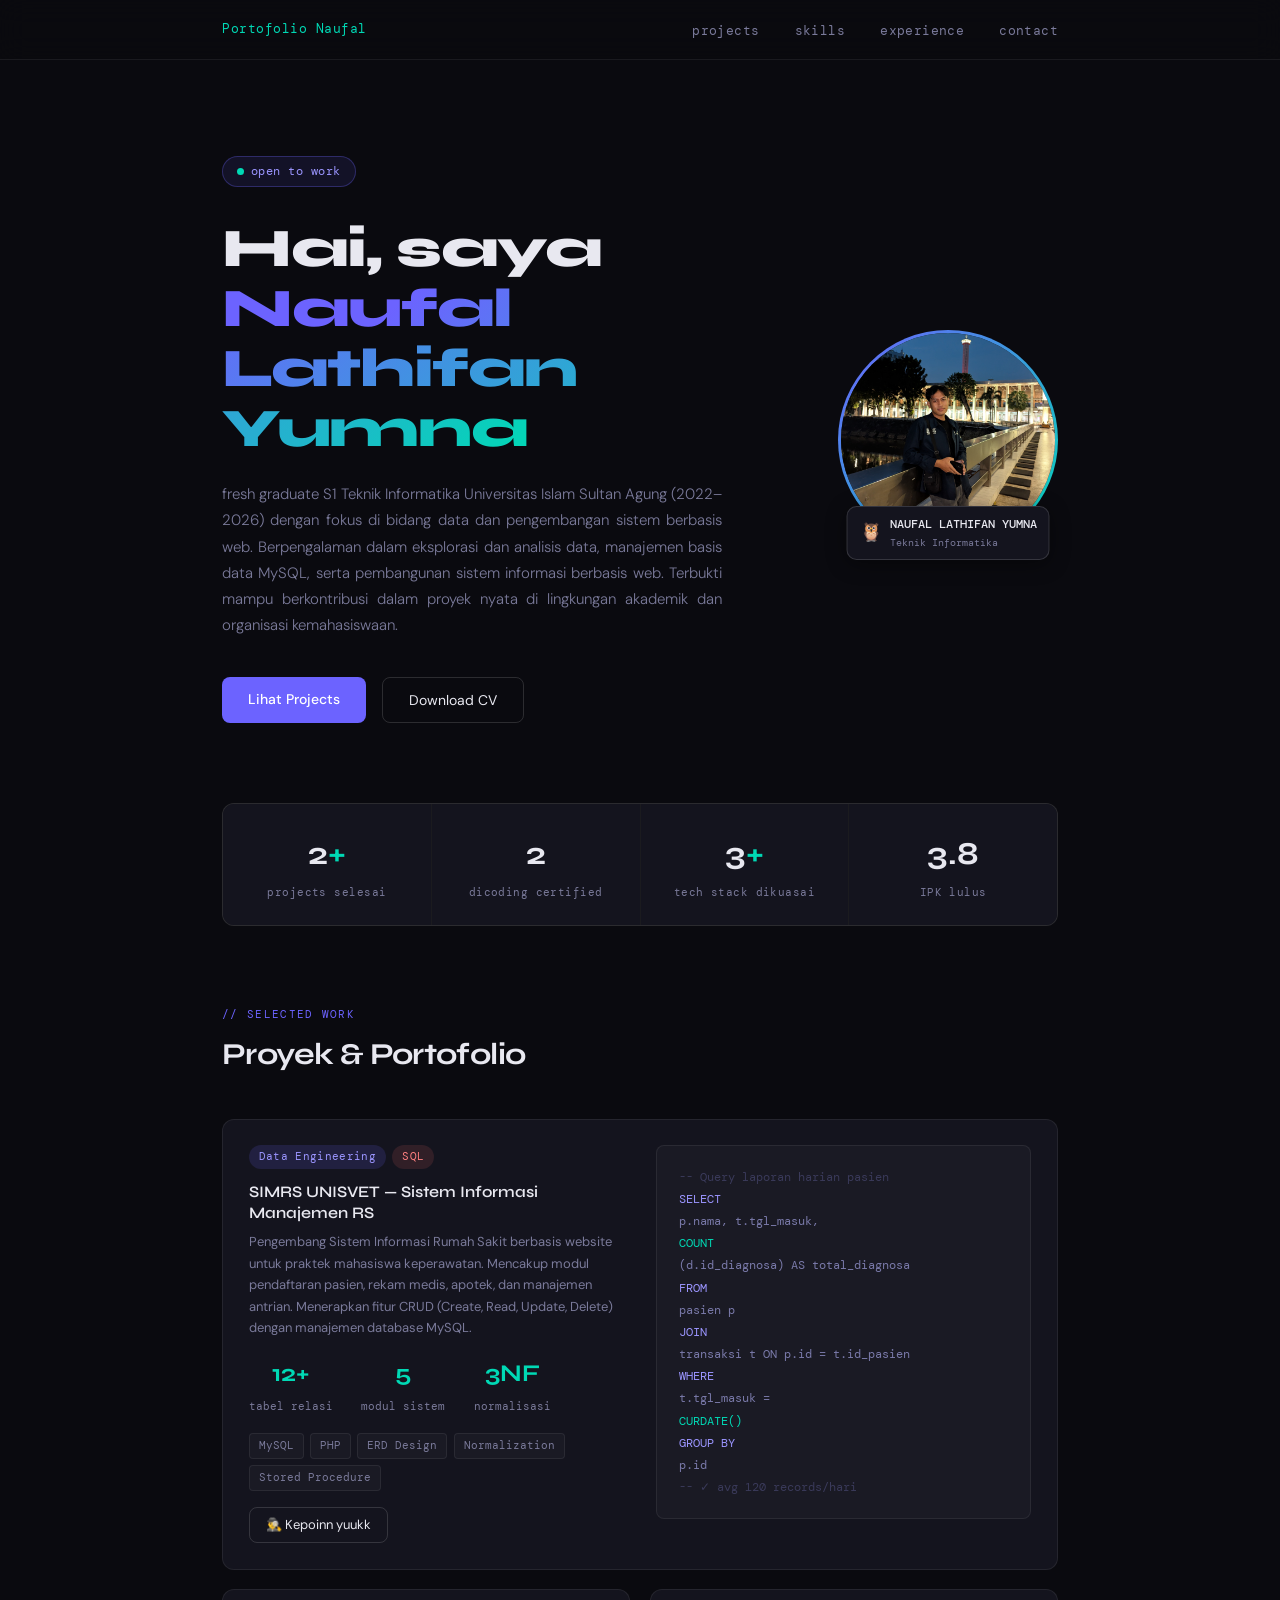
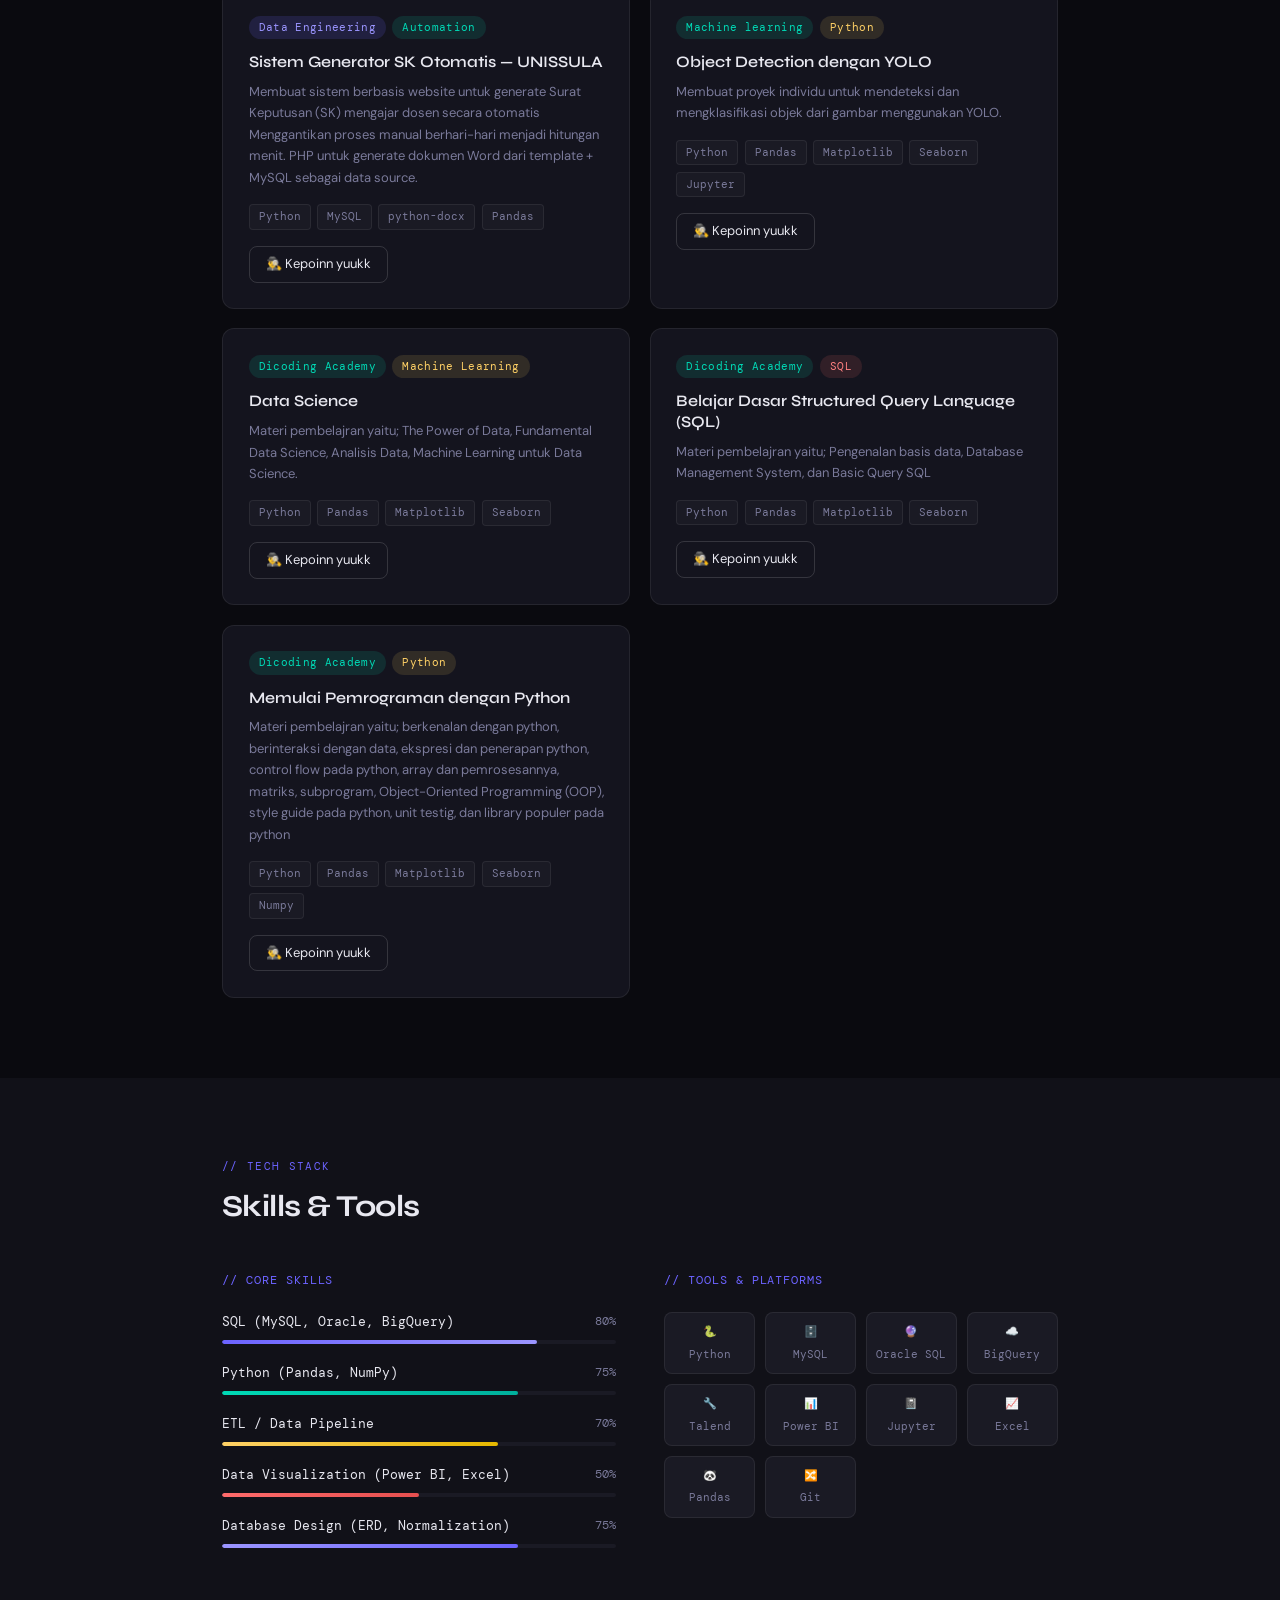
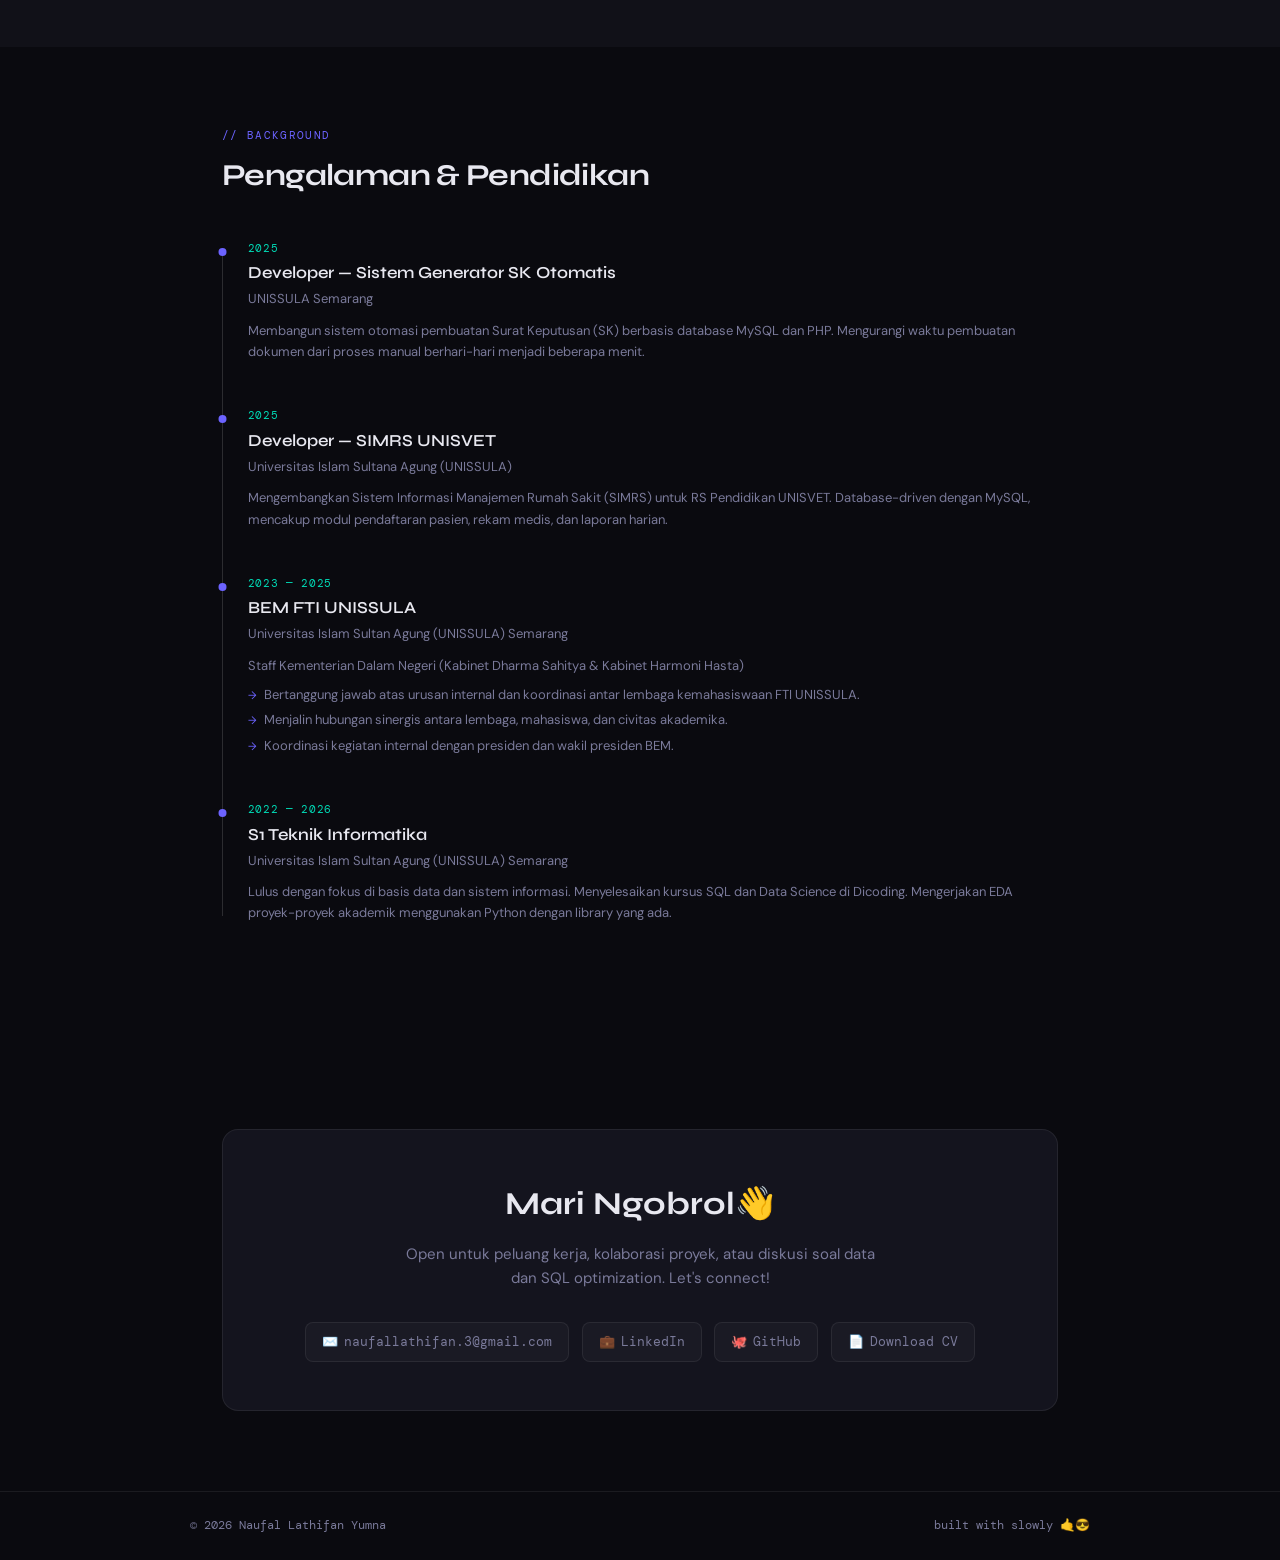
==== index.html @ 7fd2702e "two commit" ====
<!DOCTYPE html>
<html lang="id">
<head>
  <meta charset="UTF-8" />
  <meta name="viewport" content="width=device-width, initial-scale=1.0" />
  <link rel="icon" type="image/x-icon" href="assets/favicon.ico" />
  <title>Portofolio Naufal</title>
  <meta name="description" content="Fresh graduate Teknik Informatika, passionate di data engineering & analytics." />

  <!-- Google Fonts -->
  <link rel="preconnect" href="https://fonts.googleapis.com" />
  <link rel="preconnect" href="https://fonts.gstatic.com" crossorigin />
  <link href="https://fonts.googleapis.com/css2?family=DM+Mono:wght@400;500&family=Syne:wght@400;600;700;800&family=DM+Sans:ital,wght@0,300;0,400;0,500;1,400&display=swap" rel="stylesheet" />

  <!-- CSS -->
  <link rel="stylesheet" href="css/style.css" />
  <link rel="stylesheet" href="css/nav.css" />
  <link rel="stylesheet" href="css/hero.css" />
  <link rel="stylesheet" href="css/projects.css" />
</head>
<body>

  <!-- ==================== NAVBAR ==================== -->
  <nav id="navbar">
    <div class="nav-inner">
      <a href="#" class="nav-logo">Portofolio Naufal</a>
      <button class="nav-toggle" id="navToggle" aria-label="Toggle menu">
        <span></span><span></span><span></span>
      </button>
      <ul class="nav-links" id="navLinks">
        <li><a href="#projects">projects</a></li>
        <li><a href="#skills">skills</a></li>
        <li><a href="#experience">experience</a></li>
        <li><a href="#contact">contact</a></li>
      </ul>
    </div>
  </nav>

  <!-- ==================== HERO ==================== -->
  <section class="hero" id="home">
    <div class="hero-inner">

      <!-- Kiri: teks -->
      <div class="hero-text">
        <div class="hero-badge">
          <span class="status-dot"></span>
          open to work
        </div>
        <h1>
          Hai, saya <span class="name-highlight">Naufal Lathifan Yumna</span><br />
          <!-- <span class="title-line">Data Engineer.</span> -->
        </h1>
        <p class="hero-desc">
            fresh graduate S1 Teknik Informatika Universitas Islam Sultan Agung (2022–2026) dengan fokus di bidang data dan
            pengembangan sistem berbasis web. Berpengalaman dalam eksplorasi dan analisis data, manajemen basis data MySQL,
            serta pembangunan sistem informasi berbasis web. Terbukti mampu berkontribusi dalam proyek nyata di lingkungan
            akademik dan organisasi kemahasiswaan.
        </p>
        <div class="hero-cta">
          <a href="#projects" class="btn-primary">Lihat Projects</a>
          <a href="assets/CV_Naufal_Lathifan_Yumna.pdf" class="btn-outline" target="_blank">Download CV</a>
        </div>
      </div>

      <!-- Kanan: foto -->
      <div class="hero-photo-wrap">
        <div class="hero-photo-ring">
          <img
            src="assets/img/gambar.jpg"
            alt="Foto Naufal Lathifan Yumna"
            class="hero-photo"
            onerror="this.style.display='none'; this.parentElement.classList.add('no-photo');"
          />
          <div class="hero-photo-placeholder">
            <span>NLY</span>
          </div>
        </div>
        <!-- Badge floating -->
        <div class="hero-float-badge">
          <span class="float-icon">🦉</span>
          <div>
            <div class="float-title">NAUFAL LATHIFAN YUMNA</div>
            <div class="float-sub">Teknik Informatika</div>
          </div>
        </div>
      </div>

    </div>
  </section>

  <!-- ==================== STATS ==================== -->
  <div class="stats-wrapper">
    <div class="stats-row">
      <div class="stat-item">
        <div class="stat-num">2<span>+</span></div>
        <div class="stat-label">projects selesai</div>
      </div>
      <div class="stat-item">
        <div class="stat-num">2<span></span></div>
        <div class="stat-label">dicoding certified</div>
      </div>
      <div class="stat-item">
        <div class="stat-num">3<span>+</span></div>
        <div class="stat-label">tech stack dikuasai</div>
      </div>
      <div class="stat-item">
        <div class="stat-num">3.8<span></span></div>
        <div class="stat-label">IPK lulus</div>
      </div>
    </div>
  </div>

  <!-- ==================== PROJECTS ==================== -->
  <section class="section" id="projects">
    <div class="section-inner">
      <div class="section-label">// selected work</div>
      <h2 class="section-title">Proyek & Portofolio</h2>

      <div class="projects-grid" id="projectsGrid">
        <!-- Diisi oleh js/data.js + main.js -->
      </div>
    </div>
  </section>

  <!-- ==================== SKILLS ==================== -->
  <section class="section section-alt" id="skills">
    <div class="section-inner">
      <div class="section-label">// tech stack</div>
      <h2 class="section-title">Skills & Tools</h2>

      <div class="skills-layout">
        <!-- Skill Bars -->
        <div class="skill-bars">
          <div class="skill-group-title">// core skills</div>

          <div class="skill-item" data-reveal>
            <div class="skill-header">
              <span class="skill-name">SQL (MySQL, Oracle, BigQuery)</span>
              <span class="skill-pct">80%</span>
            </div>
            <div class="skill-bar">
              <div class="skill-fill" style="--target: 80%; background: linear-gradient(90deg, #6c63ff, #9b95ff);"></div>
            </div>
          </div>

          <div class="skill-item" data-reveal>
            <div class="skill-header">
              <span class="skill-name">Python (Pandas, NumPy)</span>
              <span class="skill-pct">75%</span>
            </div>
            <div class="skill-bar">
              <div class="skill-fill" style="--target: 75%; background: linear-gradient(90deg, #00d9b5, #00b09c);"></div>
            </div>
          </div>

          <div class="skill-item" data-reveal>
            <div class="skill-header">
              <span class="skill-name">ETL / Data Pipeline</span>
              <span class="skill-pct">70%</span>
            </div>
            <div class="skill-bar">
              <div class="skill-fill" style="--target: 70%; background: linear-gradient(90deg, #ffd166, #e6b800);"></div>
            </div>
          </div>

          <div class="skill-item" data-reveal>
            <div class="skill-header">
              <span class="skill-name">Data Visualization (Power BI, Excel)</span>
              <span class="skill-pct">50%</span>
            </div>
            <div class="skill-bar">
              <div class="skill-fill" style="--target: 50%; background: linear-gradient(90deg, #ff6b6b, #e64f4f);"></div>
            </div>
          </div>

          <div class="skill-item" data-reveal>
            <div class="skill-header">
              <span class="skill-name">Database Design (ERD, Normalization)</span>
              <span class="skill-pct">75%</span>
            </div>
            <div class="skill-bar">
              <div class="skill-fill" style="--target: 75%; background: linear-gradient(90deg, #9b95ff, #6c63ff);"></div>
            </div>
          </div>
        </div>

        <!-- Tools Grid -->
        <div class="tools-col">
          <div class="skill-group-title">// tools & platforms</div>
          <div class="tools-grid">
            <div class="tool-chip">🐍<span>Python</span></div>
            <div class="tool-chip">🗄️<span>MySQL</span></div>
            <div class="tool-chip">🔮<span>Oracle SQL</span></div>
            <div class="tool-chip">☁️<span>BigQuery</span></div>
            <div class="tool-chip">🔧<span>Talend</span></div>
            <div class="tool-chip">📊<span>Power BI</span></div>
            <div class="tool-chip">📓<span>Jupyter</span></div>
            <div class="tool-chip">📈<span>Excel</span></div>
            <div class="tool-chip">🐼<span>Pandas</span></div>
            <div class="tool-chip">🔀<span>Git</span></div>
          </div>
        </div>
      </div>
    </div>
  </section>

  <!-- ==================== EXPERIENCE ==================== -->
  <section class="section" id="experience">
    <div class="section-inner">
      <div class="section-label">// background</div>
      <h2 class="section-title">Pengalaman & Pendidikan</h2>

      <div class="exp-timeline">

        <div class="exp-item" data-reveal>
          <div class="exp-meta">2025</div>
          <div class="exp-role">Developer — Sistem Generator SK Otomatis</div>
          <div class="exp-company">UNISSULA Semarang</div>
          <p class="exp-desc">
            Membangun sistem otomasi pembuatan Surat Keputusan (SK) berbasis database MySQL
            dan PHP. Mengurangi waktu pembuatan dokumen dari proses manual berhari-hari
            menjadi beberapa menit.
          </p>
        </div>

        <div class="exp-item" data-reveal>
          <div class="exp-meta">2025</div>
          <div class="exp-role">Developer — SIMRS UNISVET</div>
          <div class="exp-company">Universitas Islam Sultana Agung (UNISSULA)</div>
          <p class="exp-desc">
            Mengembangkan Sistem Informasi Manajemen Rumah Sakit (SIMRS) untuk RS Pendidikan
            UNISVET. Database-driven dengan MySQL, mencakup modul pendaftaran pasien,
            rekam medis, dan laporan harian.
          </p>
        </div>

        <div class="exp-item" data-reveal>
          <div class="exp-meta">2023 — 2025</div>
          <div class="exp-role">BEM FTI UNISSULA</div>
          <div class="exp-company">Universitas Islam Sultan Agung (UNISSULA) Semarang</div>
          <p class="exp-desc">Staff Kementerian Dalam Negeri (Kabinet Dharma Sahitya & Kabinet Harmoni Hasta)</p>
          <ul class="exp-list">
            <li>Bertanggung jawab atas urusan internal dan koordinasi antar lembaga kemahasiswaan FTI UNISSULA.</li>
            <li>Menjalin hubungan sinergis antara lembaga, mahasiswa, dan civitas akademika.</li>
            <li>Koordinasi kegiatan internal dengan presiden dan wakil presiden BEM.</li>
          </ul>
        </div>

        <div class="exp-item" data-reveal>
          <div class="exp-meta">2022 — 2026</div>
          <div class="exp-role">S1 Teknik Informatika</div>
          <div class="exp-company">Universitas Islam Sultan Agung (UNISSULA) Semarang</div>
          <p class="exp-desc">
            Lulus dengan fokus di basis data dan sistem informasi. Menyelesaikan kursus
            SQL dan Data Science di Dicoding. Mengerjakan EDA proyek-proyek akademik
            menggunakan Python dengan library yang ada.
          </p>
        </div>

      </div>
    </div>
  </section>

  <!-- ==================== CONTACT ==================== -->
  <section class="section" id="contact">
    <div class="section-inner">
      <div class="contact-box">
        <h2 class="contact-title">Mari Ngobrol👋</h2>
        <p class="contact-desc">
          Open untuk peluang kerja, kolaborasi proyek, atau diskusi soal data
          dan SQL optimization. Let's connect!
        </p>
        <div class="contact-links">
          <a href="mailto:naufallathifan.3@gmail.com" class="contact-link">
            <span class="contact-icon">✉️</span> naufallathifan.3@gmail.com
          </a>
          <a href="https://linkedin.com/in/naufal-lathifan-yumna" target="_blank" class="contact-link">
            <span class="contact-icon">💼</span> LinkedIn
          </a>
          <a href="https://github.com/naufallathifan3" target="_blank" class="contact-link">
            <span class="contact-icon">🐙</span> GitHub
          </a>
          <a href="assets/CV_Naufal_Lathifan_Yumna.pdf" target="_blank" class="contact-link">
            <span class="contact-icon">📄</span> Download CV
          </a>
        </div>
      </div>
    </div>
  </section>

  <!-- ==================== FOOTER ==================== -->
  <footer>
    <div class="footer-inner">
      <span>© 2026 Naufal Lathifan Yumna</span>
      <span>built with slowly 🤙😎</span>
    </div>
  </footer>

  <!-- JS -->
  <script src="js/data.js"></script>
  <script src="js/main.js"></script>
</body>
</html>
---- css/style.css ----
/* =============================================
   style.css — Global Styles & Variables
   ============================================= */

/* ---------- CSS Variables ---------- */
:root {
  --bg:       #0a0a0f;
  --bg2:      #111118;
  --bg3:      #1a1a24;
  --card:     #14141e;
  --border:   rgba(255, 255, 255, 0.07);
  --border2:  rgba(255, 255, 255, 0.14);
  --text:     #e8e8f0;
  --muted:    #7a7a9a;
  --accent:   #6c63ff;
  --accent2:  #00d9b5;
  --yellow:   #ffd166;
  --red:      #ff6b6b;

  --font-head: 'Syne', sans-serif;
  --font-body: 'DM Sans', sans-serif;
  --font-mono: 'DM Mono', monospace;

  --radius-sm: 6px;
  --radius-md: 8px;
  --radius-lg: 12px;
  --radius-xl: 16px;

  --transition: 0.2s ease;
}

/* ---------- Reset ---------- */
*, *::before, *::after {
  box-sizing: border-box;
  margin: 0;
  padding: 0;
}

html {
  scroll-behavior: smooth;
}

body {
  background: var(--bg);
  color: var(--text);
  font-family: var(--font-body);
  font-size: 15px;
  line-height: 1.6;
  overflow-x: hidden;
  -webkit-font-smoothing: antialiased;
}

a {
  color: inherit;
  text-decoration: none;
}

img {
  max-width: 100%;
  display: block;
}

/* ---------- Section Layout ---------- */
.section {
  padding: 5rem 0;
}

.section-alt {
  background: var(--bg2);
}

.section-inner,
.stats-wrapper {
  max-width: 900px;
  margin: 0 auto;
  padding: 0 2rem;
}

.section-label {
  font-family: var(--font-mono);
  font-size: 11px;
  color: var(--accent);
  letter-spacing: 0.12em;
  text-transform: uppercase;
  margin-bottom: 0.4rem;
}

.section-title {
  font-family: var(--font-head);
  font-size: 1.9rem;
  font-weight: 700;
  margin-bottom: 2.5rem;
  letter-spacing: -0.02em;
}

/* ---------- Buttons ---------- */
.btn-primary {
  display: inline-block;
  background: var(--accent);
  color: #fff;
  padding: 11px 26px;
  border-radius: var(--radius-md);
  font-size: 14px;
  font-weight: 500;
  font-family: var(--font-body);
  transition: opacity var(--transition), transform var(--transition);
}
.btn-primary:hover {
  opacity: 0.85;
  transform: translateY(-1px);
}

.btn-outline {
  display: inline-block;
  background: transparent;
  color: var(--text);
  padding: 11px 26px;
  border-radius: var(--radius-md);
  border: 0.5px solid var(--border2);
  font-size: 14px;
  font-family: var(--font-body);
  transition: border-color var(--transition), transform var(--transition);
}
.btn-outline:hover {
  border-color: rgba(255, 255, 255, 0.35);
  transform: translateY(-1px);
}

/* ---------- Stats Row ---------- */
.stats-wrapper {
  padding-bottom: 0;
}

.stats-row {
  display: grid;
  grid-template-columns: repeat(auto-fit, minmax(140px, 1fr));
  border: 0.5px solid var(--border);
  border-radius: var(--radius-lg);
  overflow: hidden;
  background: var(--border);
  gap: 1px;
}

.stat-item {
  background: var(--card);
  padding: 1.5rem 1rem;
  text-align: center;
}

.stat-num {
  font-family: var(--font-head);
  font-size: 2rem;
  font-weight: 700;
}
.stat-num span {
  color: var(--accent2);
}

.stat-label {
  font-family: var(--font-mono);
  font-size: 11px;
  color: var(--muted);
  letter-spacing: 0.04em;
  margin-top: 4px;
}

/* ---------- Skills ---------- */
.skills-layout {
  display: grid;
  grid-template-columns: 1fr 1fr;
  gap: 3rem;
}

.skill-group-title {
  font-family: var(--font-mono);
  font-size: 12px;
  color: var(--accent);
  letter-spacing: 0.08em;
  text-transform: uppercase;
  margin-bottom: 1.4rem;
}

.skill-item {
  margin-bottom: 1.2rem;
  opacity: 0;
  transform: translateY(16px);
  transition: opacity 0.5s ease, transform 0.5s ease;
}
.skill-item.revealed {
  opacity: 1;
  transform: translateY(0);
}

.skill-header {
  display: flex;
  justify-content: space-between;
  margin-bottom: 7px;
}
.skill-name {
  font-size: 13px;
  font-family: var(--font-mono);
}
.skill-pct {
  font-size: 12px;
  font-family: var(--font-mono);
  color: var(--muted);
}

.skill-bar {
  height: 4px;
  background: var(--bg3);
  border-radius: 2px;
  overflow: hidden;
}
.skill-fill {
  height: 100%;
  border-radius: 2px;
  width: 0;
  transition: width 1.1s cubic-bezier(0.4, 0, 0.2, 1);
}
.skill-fill.animate {
  width: var(--target);
}

.tools-col {
  display: flex;
  flex-direction: column;
}

.tools-grid {
  display: grid;
  grid-template-columns: repeat(auto-fill, minmax(82px, 1fr));
  gap: 0.6rem;
}

.tool-chip {
  background: var(--bg3);
  border: 0.5px solid var(--border);
  border-radius: var(--radius-md);
  padding: 10px 6px;
  text-align: center;
  font-size: 11px;
  font-family: var(--font-mono);
  color: var(--muted);
  display: flex;
  flex-direction: column;
  align-items: center;
  gap: 5px;
  transition: border-color var(--transition), color var(--transition);
}
.tool-chip:hover {
  border-color: var(--border2);
  color: var(--text);
}

/* ---------- Experience / Timeline ---------- */
.exp-timeline {
  position: relative;
  padding-left: 1.6rem;
}
.exp-timeline::before {
  content: '';
  position: absolute;
  left: 0;
  top: 8px;
  bottom: 8px;
  width: 0.5px;
  background: var(--border2);
}

.exp-item {
  position: relative;
  margin-bottom: 2.8rem;
  opacity: 0;
  transform: translateX(-12px);
  transition: opacity 0.5s ease, transform 0.5s ease;
}
.exp-item.revealed {
  opacity: 1;
  transform: translateX(0);
}
.exp-item::before {
  content: '';
  position: absolute;
  left: -1.6rem;
  top: 8px;
  width: 8px;
  height: 8px;
  border-radius: 50%;
  background: var(--accent);
  transform: translateX(-3.5px);
}

.exp-meta {
  font-family: var(--font-mono);
  font-size: 11px;
  color: var(--accent2);
  letter-spacing: 0.06em;
  margin-bottom: 3px;
}
.exp-role {
  font-family: var(--font-head);
  font-size: 1.05rem;
  font-weight: 600;
  margin-bottom: 2px;
}
.exp-company {
  font-size: 13px;
  color: var(--muted);
  margin-bottom: 0.6rem;
}
.exp-desc {
  font-size: 13px;
  color: var(--muted);
  line-height: 1.65;
}

/* ---------- Contact ---------- */
.contact-box {
  background: var(--card);
  border: 0.5px solid var(--border);
  border-radius: var(--radius-xl);
  padding: 3rem 2rem;
  text-align: center;
}

.contact-title {
  font-family: var(--font-head);
  font-size: 2rem;
  font-weight: 700;
  margin-bottom: 0.8rem;
}

.contact-desc {
  color: var(--muted);
  font-size: 15px;
  margin-bottom: 2rem;
  max-width: 480px;
  margin-left: auto;
  margin-right: auto;
}

.contact-links {
  display: flex;
  justify-content: center;
  gap: 0.8rem;
  flex-wrap: wrap;
}

.contact-link {
  display: flex;
  align-items: center;
  gap: 6px;
  background: var(--bg3);
  border: 0.5px solid var(--border);
  border-radius: var(--radius-md);
  padding: 9px 16px;
  font-size: 13px;
  font-family: var(--font-mono);
  color: var(--muted);
  transition: border-color var(--transition), color var(--transition);
}
.contact-link:hover {
  border-color: var(--accent);
  color: var(--accent);
}

/* ---------- Footer ---------- */
footer {
  border-top: 0.5px solid var(--border);
  padding: 1.5rem 2rem;
}
.footer-inner {
  max-width: 900px;
  margin: 0 auto;
  display: flex;
  justify-content: space-between;
  align-items: center;
  font-size: 12px;
  color: var(--muted);
  font-family: var(--font-mono);
}

/* ---------- Scroll Reveal (generic) ---------- */
[data-reveal] {
  opacity: 0;
  transform: translateY(20px);
  transition: opacity 0.55s ease, transform 0.55s ease;
}
[data-reveal].revealed {
  opacity: 1;
  transform: translateY(0);
}

/* ---------- Responsive ---------- */
@media (max-width: 700px) {
  .skills-layout {
    grid-template-columns: 1fr;
    gap: 2rem;
  }
  .contact-box {
    padding: 2rem 1.2rem;
  }
  .footer-inner {
    flex-direction: column;
    gap: 0.4rem;
    text-align: center;
  }
  .section-title {
    font-size: 1.5rem;
  }
}

.exp-list {
  list-style: none;
  margin-top: 0.5rem;
  display: flex;
  flex-direction: column;
  gap: 4px;
}

.exp-list li {
  font-size: 13px;
  color: var(--muted);
  line-height: 1.65;
  padding-left: 1rem;
  position: relative;
}

.exp-list li::before {
  content: '→';
  position: absolute;
  left: 0;
  color: var(--accent);
  font-size: 11px;
  top: 2px;
}
---- css/nav.css ----
/* =============================================
   nav.css — Navbar Styles
   ============================================= */

#navbar {
  position: sticky;
  top: 0;
  z-index: 100;
  border-bottom: 0.5px solid var(--border);
  background: rgba(10, 10, 15, 0.9);
  backdrop-filter: blur(14px);
  -webkit-backdrop-filter: blur(14px);
  transition: box-shadow 0.3s ease;
}

#navbar.scrolled {
  box-shadow: 0 2px 24px rgba(0, 0, 0, 0.4);
}

.nav-inner {
  max-width: 900px;
  margin: 0 auto;
  padding: 1.1rem 2rem;
  display: flex;
  justify-content: space-between;
  align-items: center;
}

/* Logo */
.nav-logo {
  font-family: var(--font-mono);
  font-size: 13px;
  color: var(--accent2);
  letter-spacing: 0.04em;
  transition: opacity var(--transition);
}
.nav-logo:hover {
  opacity: 0.75;
}

/* Links */
.nav-links {
  list-style: none;
  display: flex;
  gap: 2.2rem;
}

.nav-links a {
  font-family: var(--font-mono);
  font-size: 13px;
  color: var(--muted);
  letter-spacing: 0.03em;
  transition: color var(--transition);
  position: relative;
}
.nav-links a::after {
  content: '';
  position: absolute;
  bottom: -3px;
  left: 0;
  width: 0;
  height: 0.5px;
  background: var(--accent2);
  transition: width var(--transition);
}
.nav-links a:hover {
  color: var(--text);
}
.nav-links a:hover::after,
.nav-links a.active::after {
  width: 100%;
}
.nav-links a.active {
  color: var(--text);
}

/* Hamburger toggle (mobile) */
.nav-toggle {
  display: none;
  flex-direction: column;
  gap: 5px;
  background: none;
  border: none;
  cursor: pointer;
  padding: 4px;
}
.nav-toggle span {
  display: block;
  width: 22px;
  height: 1.5px;
  background: var(--text);
  border-radius: 2px;
  transition: transform 0.3s ease, opacity 0.3s ease;
}
.nav-toggle.open span:nth-child(1) {
  transform: translateY(6.5px) rotate(45deg);
}
.nav-toggle.open span:nth-child(2) {
  opacity: 0;
}
.nav-toggle.open span:nth-child(3) {
  transform: translateY(-6.5px) rotate(-45deg);
}

/* Mobile nav */
@media (max-width: 600px) {
  .nav-toggle {
    display: flex;
  }

  .nav-links {
    position: absolute;
    top: 100%;
    left: 0;
    right: 0;
    background: rgba(10, 10, 15, 0.97);
    border-bottom: 0.5px solid var(--border);
    flex-direction: column;
    gap: 0;
    padding: 0;
    max-height: 0;
    overflow: hidden;
    transition: max-height 0.35s ease, padding 0.35s ease;
  }

  .nav-links.open {
    max-height: 300px;
    padding: 1rem 0;
  }

  .nav-links li {
    padding: 0.7rem 2rem;
  }

  .nav-links a {
    font-size: 14px;
  }
}
---- css/hero.css ----
/* =============================================
   hero.css — Hero Section Styles
   ============================================= */

.hero {
  padding: 6rem 0 5rem;
}

.hero-inner {
  max-width: 900px;
  margin: 0 auto;
  padding: 0 2rem;
  display: grid;
  grid-template-columns: 1fr auto;
  gap: 3rem;
  align-items: center;
}

/* ── Kiri: teks ── */


.hero-badge {
  display: inline-flex;
  align-items: center;
  gap: 7px;
  background: rgba(108, 99, 255, 0.1);
  border: 0.5px solid rgba(108, 99, 255, 0.3);
  border-radius: 20px;
  padding: 5px 14px;
  font-size: 12px;
  color: #9b95ff;
  font-family: var(--font-mono);
  margin-bottom: 2rem;
  letter-spacing: 0.04em;
}

.status-dot {
  width: 7px;
  height: 7px;
  border-radius: 50%;
  background: var(--accent2);
  flex-shrink: 0;
  animation: dotPulse 2s ease-in-out infinite;
}

@keyframes dotPulse {
  0%, 100% { opacity: 1; transform: scale(1); }
  50%       { opacity: 0.4; transform: scale(0.85); }
}

.hero h1 {
  font-family: var(--font-head);
  font-size: clamp(2rem, 4.5vw, 3.4rem);
  font-weight: 800;
  line-height: 1.1;
  letter-spacing: -0.025em;
  margin-bottom: 1.4rem;
}

.name-highlight {
  background: linear-gradient(135deg, #6c63ff 20%, #00d9b5 100%);
  -webkit-background-clip: text;
  -webkit-text-fill-color: transparent;
  background-clip: text;
}

.title-line {
  display: block;
  color: var(--text);
}

.hero-desc {
  text-align: justify;
  font-size: 15px;
  font-weight: 300;
  color: var(--muted);
  max-width: 500px;
  line-height: 1.75;
  margin-bottom: 2.4rem;
}

.hero-cta {
  display: flex;
  gap: 1rem;
  flex-wrap: wrap;
}

/* ── Kanan: foto ── */
.hero-photo-wrap {
  position: relative;
  flex-shrink: 0;
  padding-bottom: 0px;
}

.hero-photo-ring {
  width: 220px;
  height: 220px;
  border-radius: 50%;
  padding: 3px;
  background: linear-gradient(135deg, #6c63ff, #00d9b5);
  position: relative;
}

.hero-photo {
  width: 100%;
  height: 100%;
  border-radius: 50%;
  object-fit: cover;
  object-position: center top;
  display: block;
  background: var(--bg3);
  position: relative;
  z-index: 1;
}

/* Placeholder inisial — muncul kalau foto belum ada */
.hero-photo-placeholder {
  position: absolute;
  inset: 3px;
  border-radius: 50%;
  background: var(--bg3);
  display: flex;
  align-items: center;
  justify-content: center;
  font-family: var(--font-head);
  font-size: 2.2rem;
  font-weight: 700;
  color: var(--muted);
  z-index: 0;
}

/* Sembunyikan placeholder kalau foto berhasil load */
.hero-photo-ring:not(.no-photo) .hero-photo-placeholder {
  display: none;
}
.hero-photo-ring.no-photo .hero-photo {
  display: none !important;
}

/* Badge floating di pojok kiri bawah lingkaran */
.hero-float-badge {
  position: absolute;
  bottom: -10px;        /* turunin dikit biar ga overlap foto */
  left: 50%;
  transform: translateX(-50%);
  background: var(--card);
  border: 0.5px solid var(--border2);
  border-radius: 10px;
  padding: 8px 12px;
  display: flex;
  align-items: center;
  gap: 8px;
  white-space: nowrap;
  box-shadow: 0 4px 20px rgba(0,0,0,0.4);
  z-index: 10;
}

.float-icon {
  font-size: 18px;
}

.float-title {
  font-family: var(--font-mono);
  font-size: 12px;
  color: var(--text);
  font-weight: 500;
}

.float-sub {
  font-family: var(--font-mono);
  font-size: 10px;
  color: var(--muted);
  margin-top: 1px;
}

/* ── Animasi fade up ── */
.hero-badge,
.hero h1,
.hero-desc,
.hero-cta {
  animation: heroFadeUp 0.7s ease both;
}
.hero h1        { animation-delay: 0.1s; }
.hero-desc      { animation-delay: 0.2s; }
.hero-cta       { animation-delay: 0.3s; }
.hero-photo-wrap { animation: heroFadeUp 0.7s ease 0.2s both; }

@keyframes heroFadeUp {
  from { opacity: 0; transform: translateY(22px); }
  to   { opacity: 1; transform: translateY(0);    }
}

/* ── Responsive ── */
@media (max-width: 700px) {
  .hero-inner {
    grid-template-columns: 1fr;
    text-align: center;
  }
  .hero-photo-wrap {
    display: flex;
    justify-content: center;
    order: -1; /* foto di atas teks di mobile */
    margin-bottom: 1rem;
  }
  .hero-photo-ring {
    width: 160px;
    height: 160px;
  }
  .hero-float-badge {
    left: 50%;
    transform: translateX(-50%);
    bottom: -16px;
  }
  .hero-desc {
    max-width: 100%;
  }
  .hero-cta {
    justify-content: center;
  }
  .hero h1 {
    font-size: 1.8rem;
  }
}
---- css/projects.css ----
/* =============================================
   projects.css — Project Cards Styles
   ============================================= */

.projects-grid {
  display: grid;
  grid-template-columns: 1fr 1fr;
  gap: 1.2rem;
}

/* Base card */
.project-card {
  background: var(--card);
  border: 0.5px solid var(--border);
  border-radius: var(--radius-lg);
  padding: 1.6rem;
  transition: border-color var(--transition), transform var(--transition);
  opacity: 0;
  transform: translateY(20px);
  transition: opacity 0.5s ease, transform 0.5s ease,
              border-color 0.2s ease;
}
.project-card.revealed {
  opacity: 1;
  transform: translateY(0);
}
.project-card:hover {
  border-color: var(--border2);
  transform: translateY(-3px);
}

/* Featured card spans full width */
.project-card.featured {
  grid-column: 1 / -1;
  display: grid;
  grid-template-columns: 1fr 1fr;
  gap: 2rem;
  align-items: start;
}

/* Tag row */
.project-tags {
  display: flex;
  gap: 0.4rem;
  flex-wrap: wrap;
  margin-bottom: 0.8rem;
}

.tag {
  font-size: 11px;
  font-family: var(--font-mono);
  padding: 3px 10px;
  border-radius: 20px;
  letter-spacing: 0.03em;
}
.tag-de  { background: rgba(108, 99, 255, 0.15); color: #9b95ff; }
.tag-da  { background: rgba(0, 217, 181, 0.12);  color: #00d9b5; }
.tag-ml  { background: rgba(255, 209, 102, 0.12); color: #ffd166; }
.tag-sql { background: rgba(255, 107, 107, 0.12); color: #ff8080; }

/* Card content */
.project-title {
  font-family: var(--font-head);
  font-size: 1rem;
  font-weight: 600;
  margin-bottom: 0.5rem;
  line-height: 1.3;
}

.project-desc {
  font-size: 13px;
  color: var(--muted);
  line-height: 1.65;
  margin-bottom: 1rem;
}

/* Stack pills */
.project-stack {
  display: flex;
  gap: 0.4rem;
  flex-wrap: wrap;
}
.stack-pill {
  font-size: 11px;
  font-family: var(--font-mono);
  color: var(--muted);
  background: var(--bg3);
  padding: 3px 9px;
  border-radius: 4px;
  border: 0.5px solid var(--border);
}

/* Metric row (featured card) */
.project-metrics {
  display: flex;
  gap: 1.8rem;
  margin: 1rem 0;
}
.metric-item { text-align: center; }
.metric-val {
  font-family: var(--font-head);
  font-size: 1.5rem;
  font-weight: 700;
  color: var(--accent2);
  display: block;
}
.metric-lbl {
  font-size: 11px;
  color: var(--muted);
  font-family: var(--font-mono);
}

/* Code snippet panel (featured card right column) */
.project-code {
  background: var(--bg3);
  border: 0.5px solid var(--border);
  border-radius: var(--radius-md);
  padding: 1.2rem 1.4rem;
  font-family: var(--font-mono);
  font-size: 12px;
  color: #7a7aaa;
  line-height: 1.85;
}
.project-code .kw  { color: #9b95ff; }
.project-code .fn  { color: #00d9b5; }
.project-code .str { color: #ffd166; }
.project-code .num { color: #ff8080; }
.project-code .cm  { color: #3a3a5a; }

/* Responsive */
@media (max-width: 680px) {
  .projects-grid {
    grid-template-columns: 1fr;
  }
  .project-card.featured {
    grid-template-columns: 1fr;
  }
  .project-code {
    display: none; /* sembunyikan code panel di mobile */
  }
}
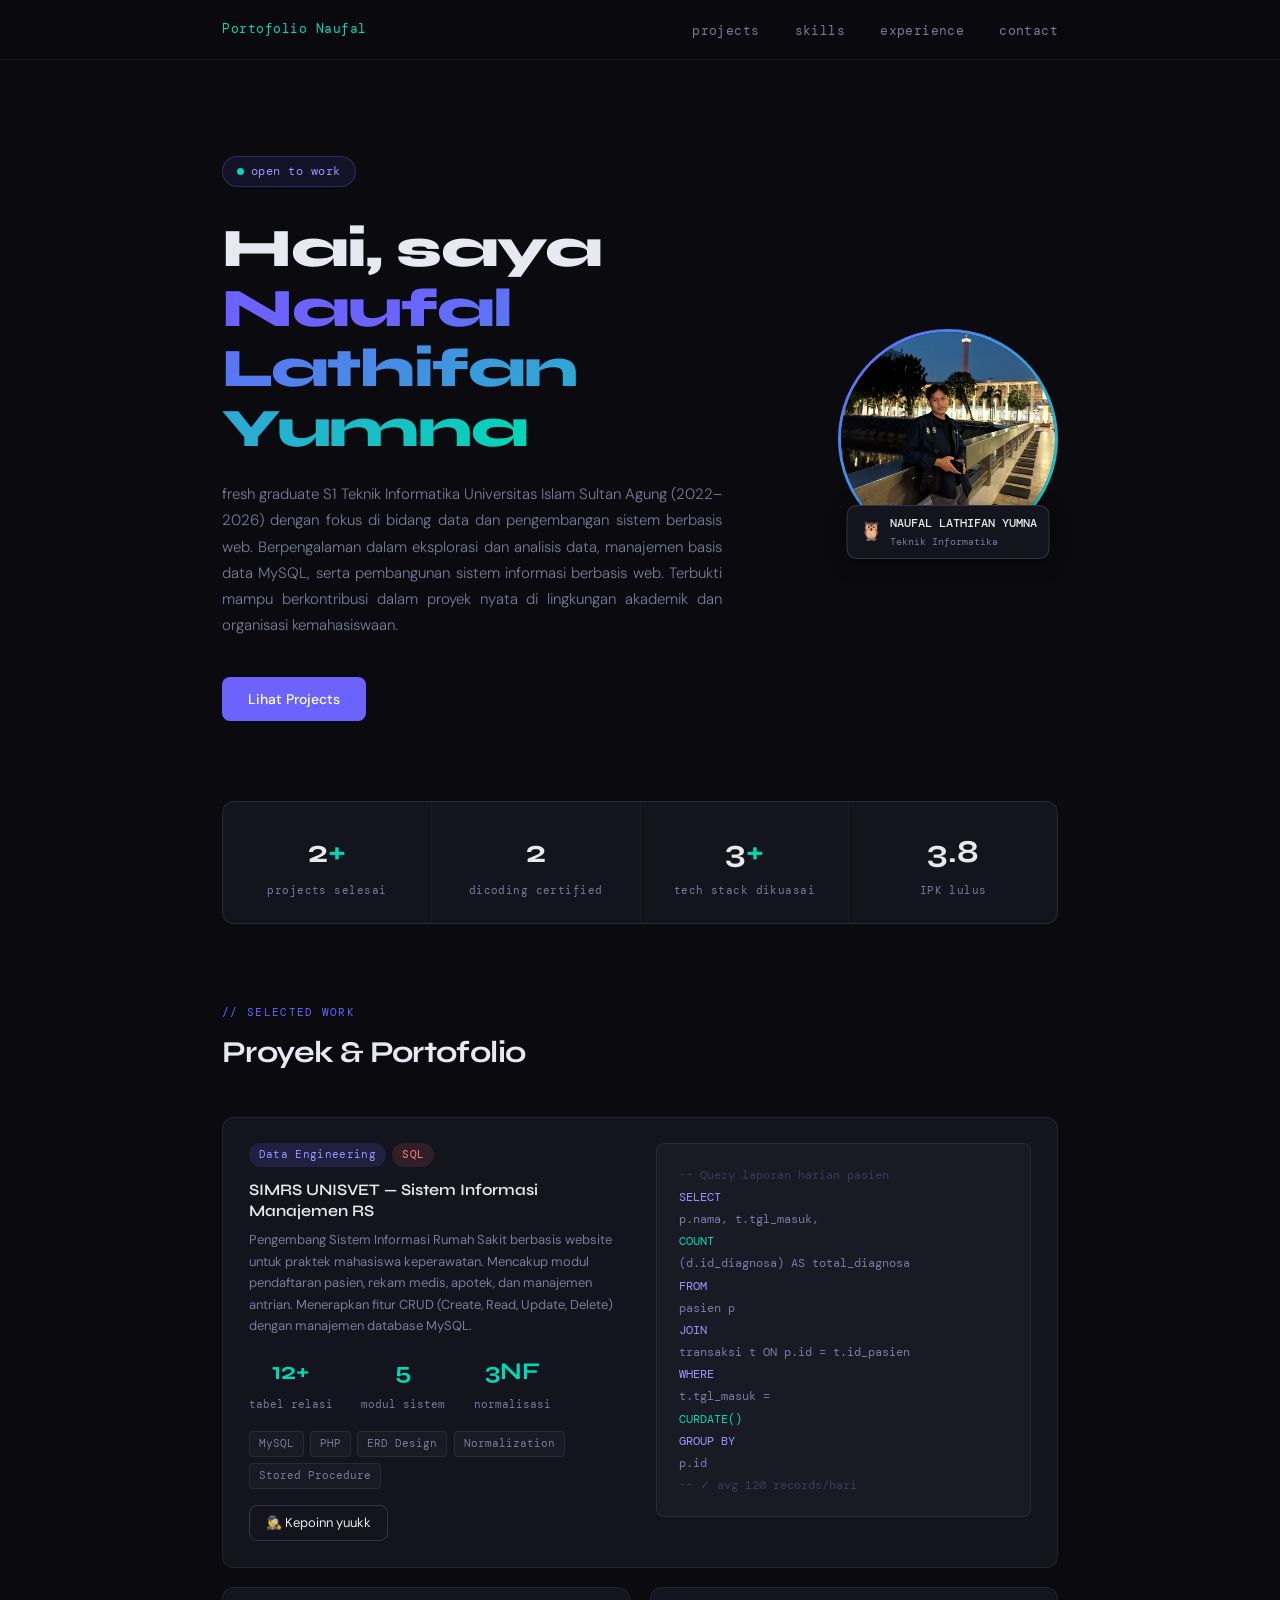
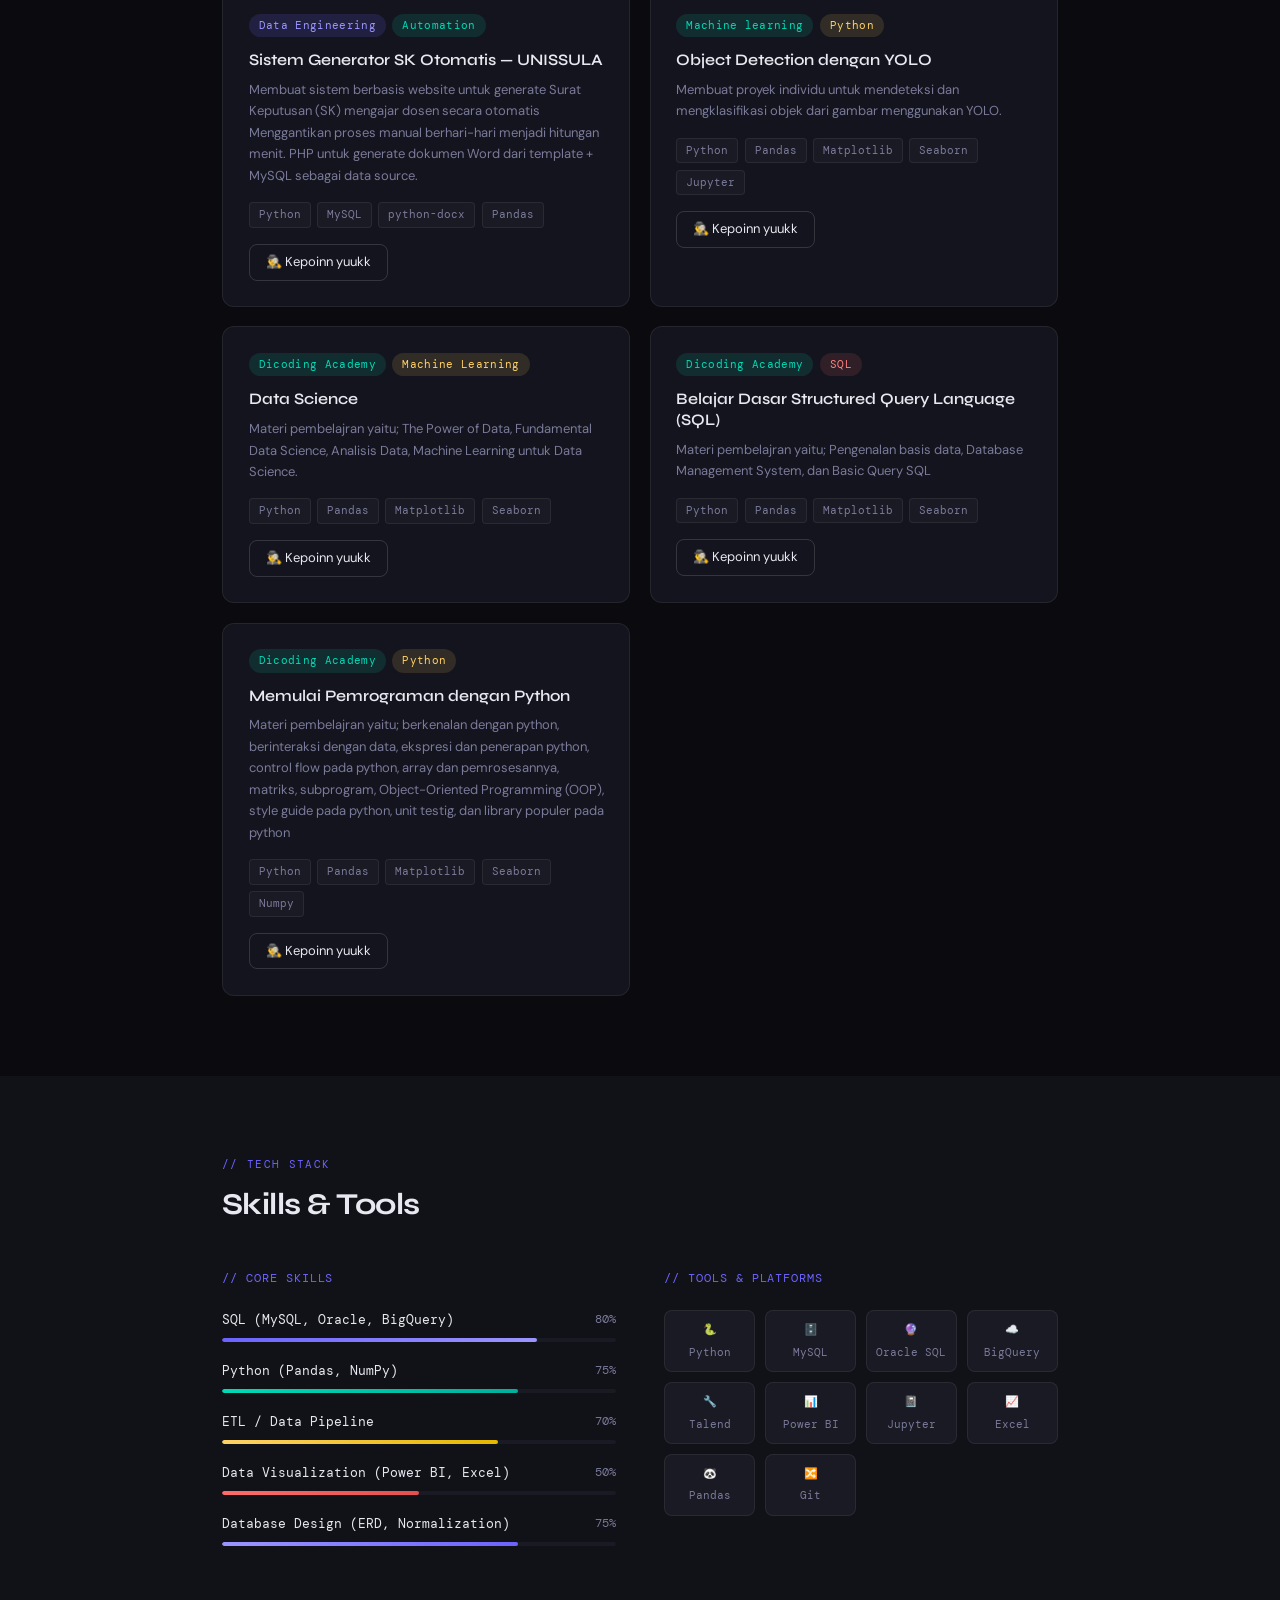
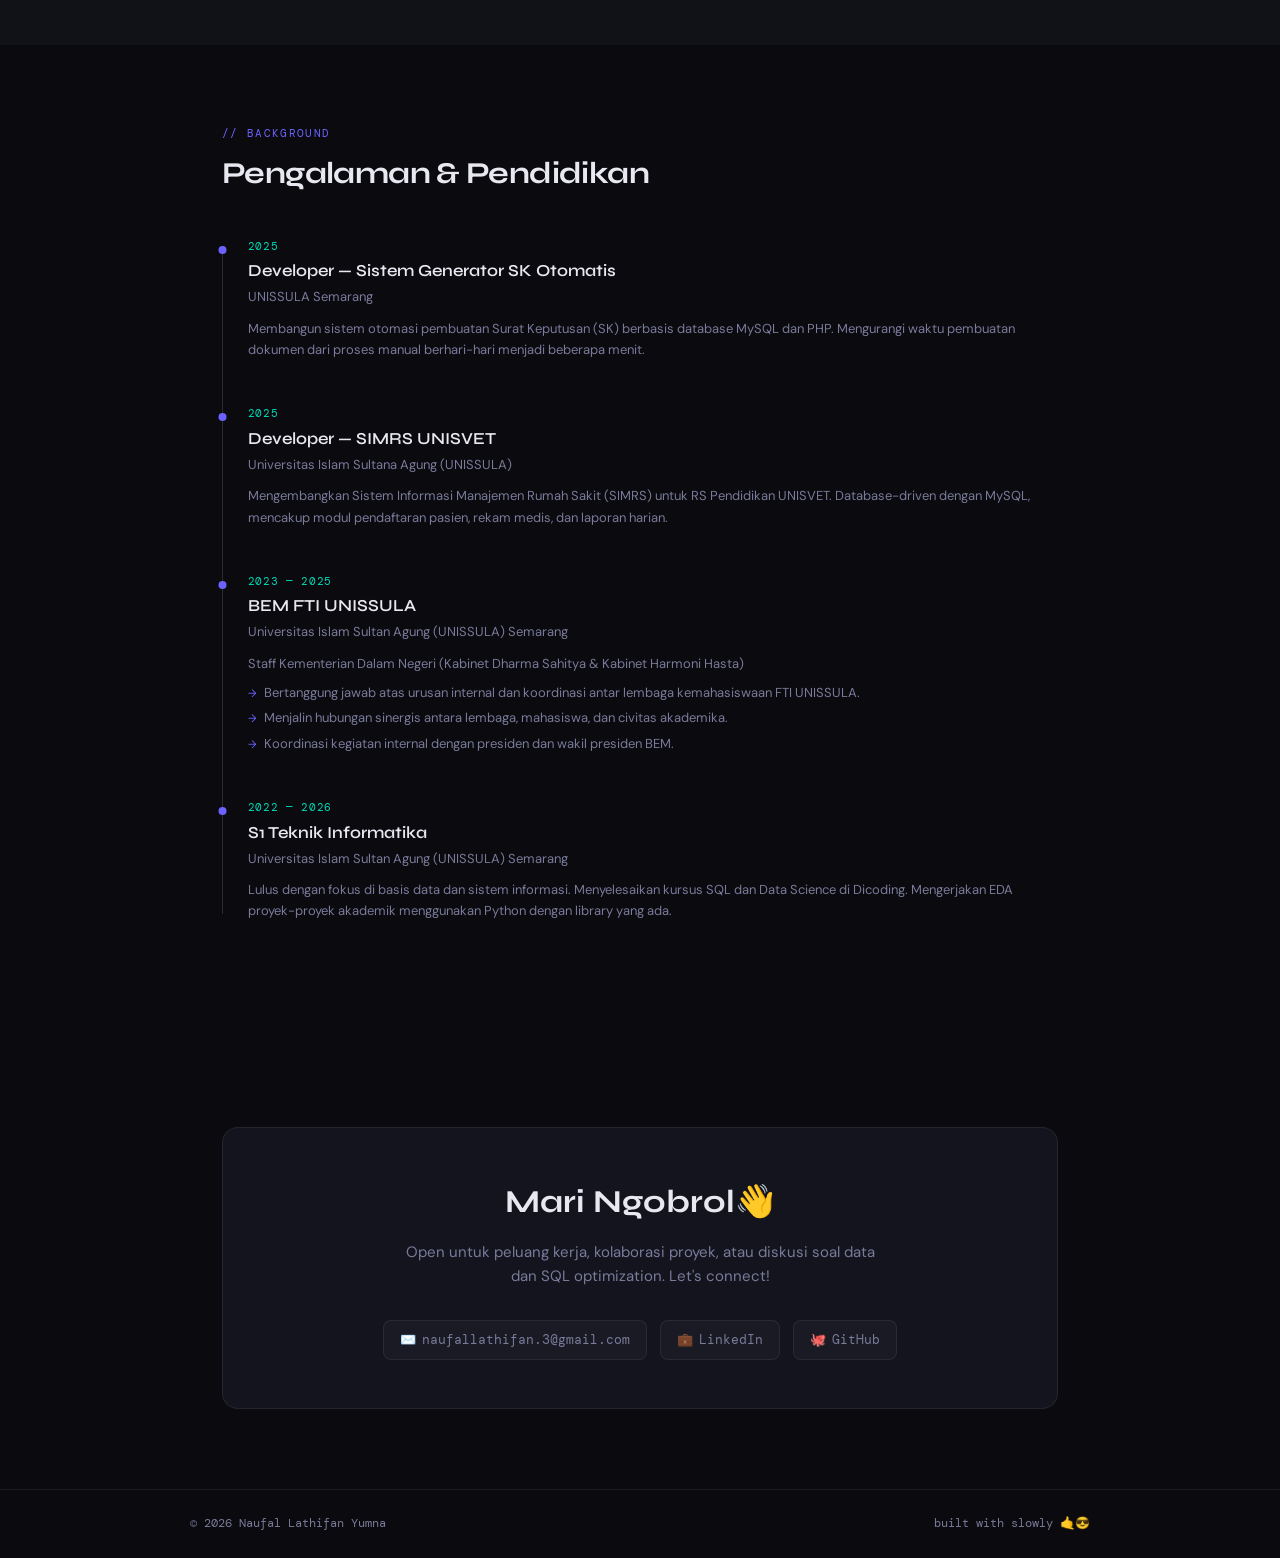
==== commit 34e14dcd: "komen CV" ====
--- a/index.html
+++ b/index.html
@@ -58,7 +58,7 @@
         </p>
         <div class="hero-cta">
           <a href="#projects" class="btn-primary">Lihat Projects</a>
-          <a href="assets/CV_Naufal_Lathifan_Yumna.pdf" class="btn-outline" target="_blank">Download CV</a>
+          <!-- <a href="assets/CV_Naufal_Lathifan_Yumna.pdf" class="btn-outline" target="_blank">Download CV</a> -->
         </div>
       </div>
 
@@ -280,9 +280,9 @@
           <a href="https://github.com/naufallathifan3" target="_blank" class="contact-link">
             <span class="contact-icon">🐙</span> GitHub
           </a>
-          <a href="assets/CV_Naufal_Lathifan_Yumna.pdf" target="_blank" class="contact-link">
+          <!-- <a href="assets/CV_Naufal_Lathifan_Yumna.pdf" target="_blank" class="contact-link">
             <span class="contact-icon">📄</span> Download CV
-          </a>
+          </a> -->
         </div>
       </div>
     </div>
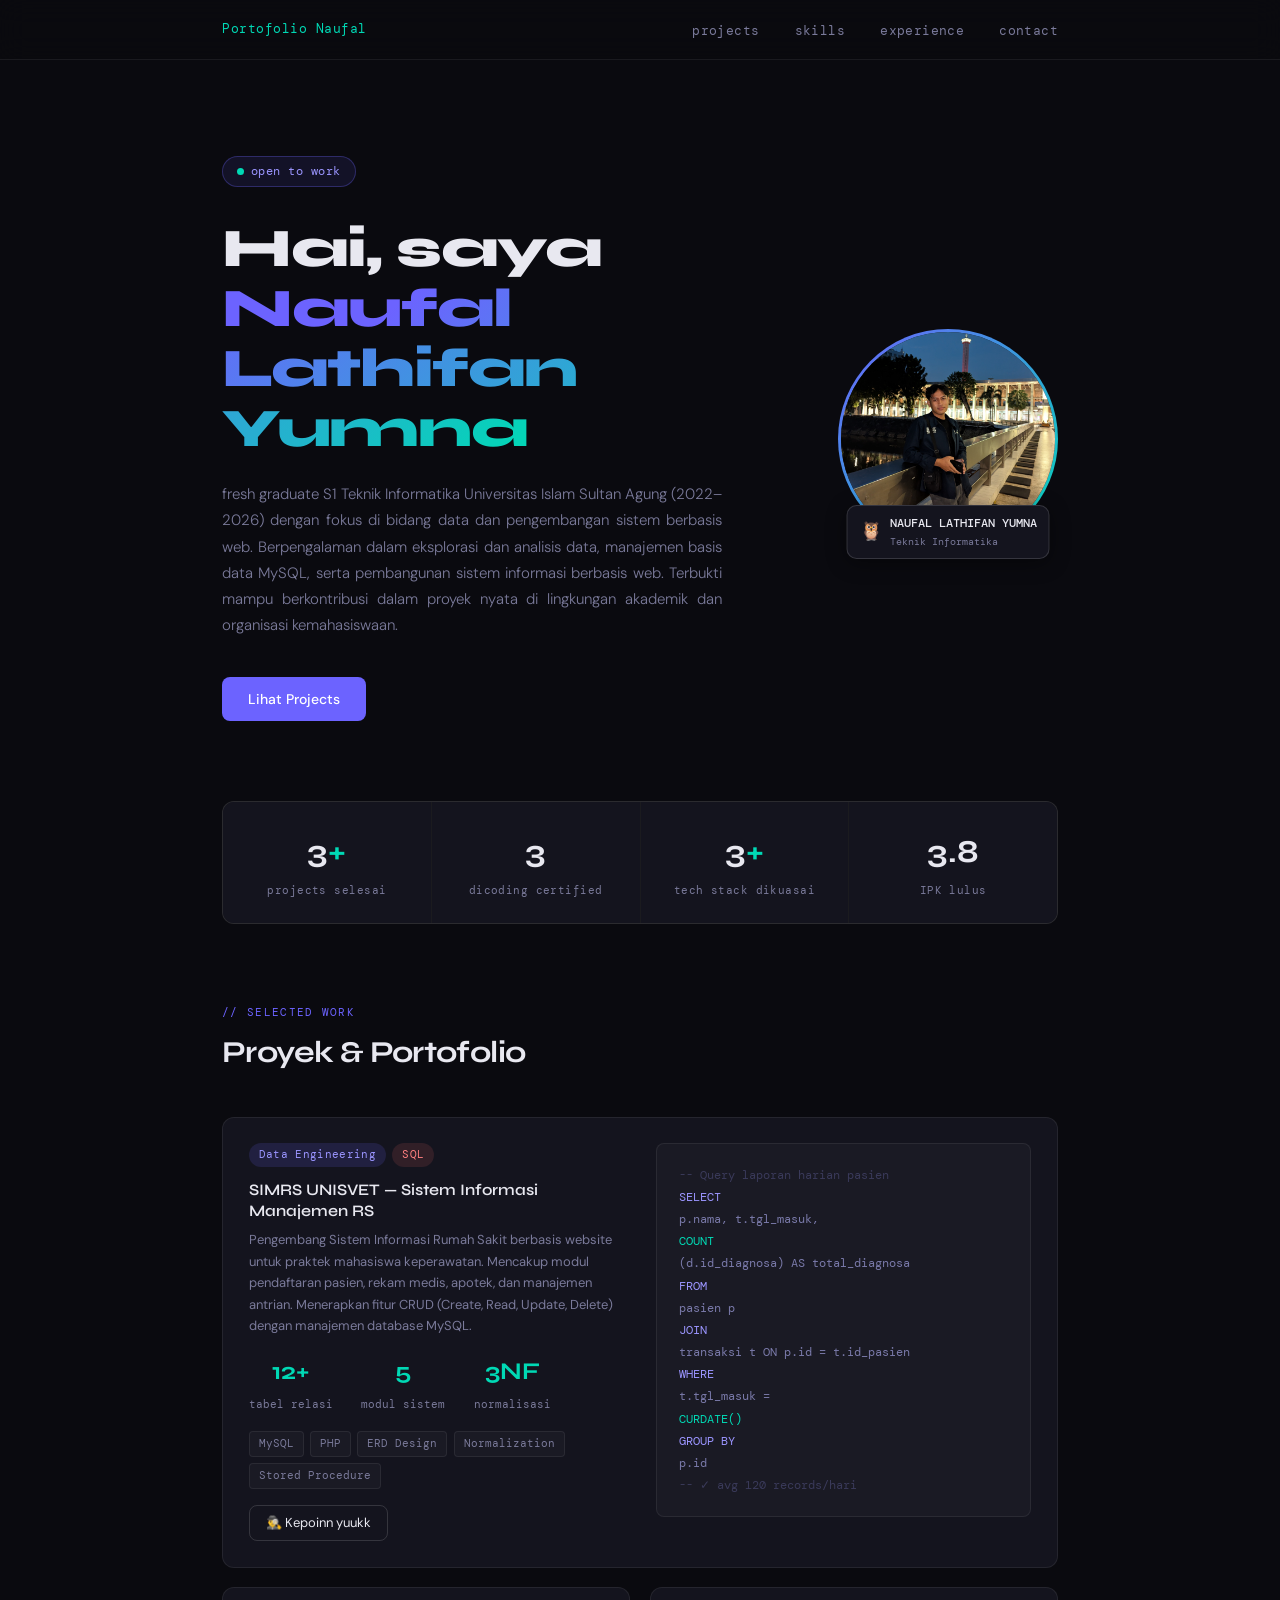
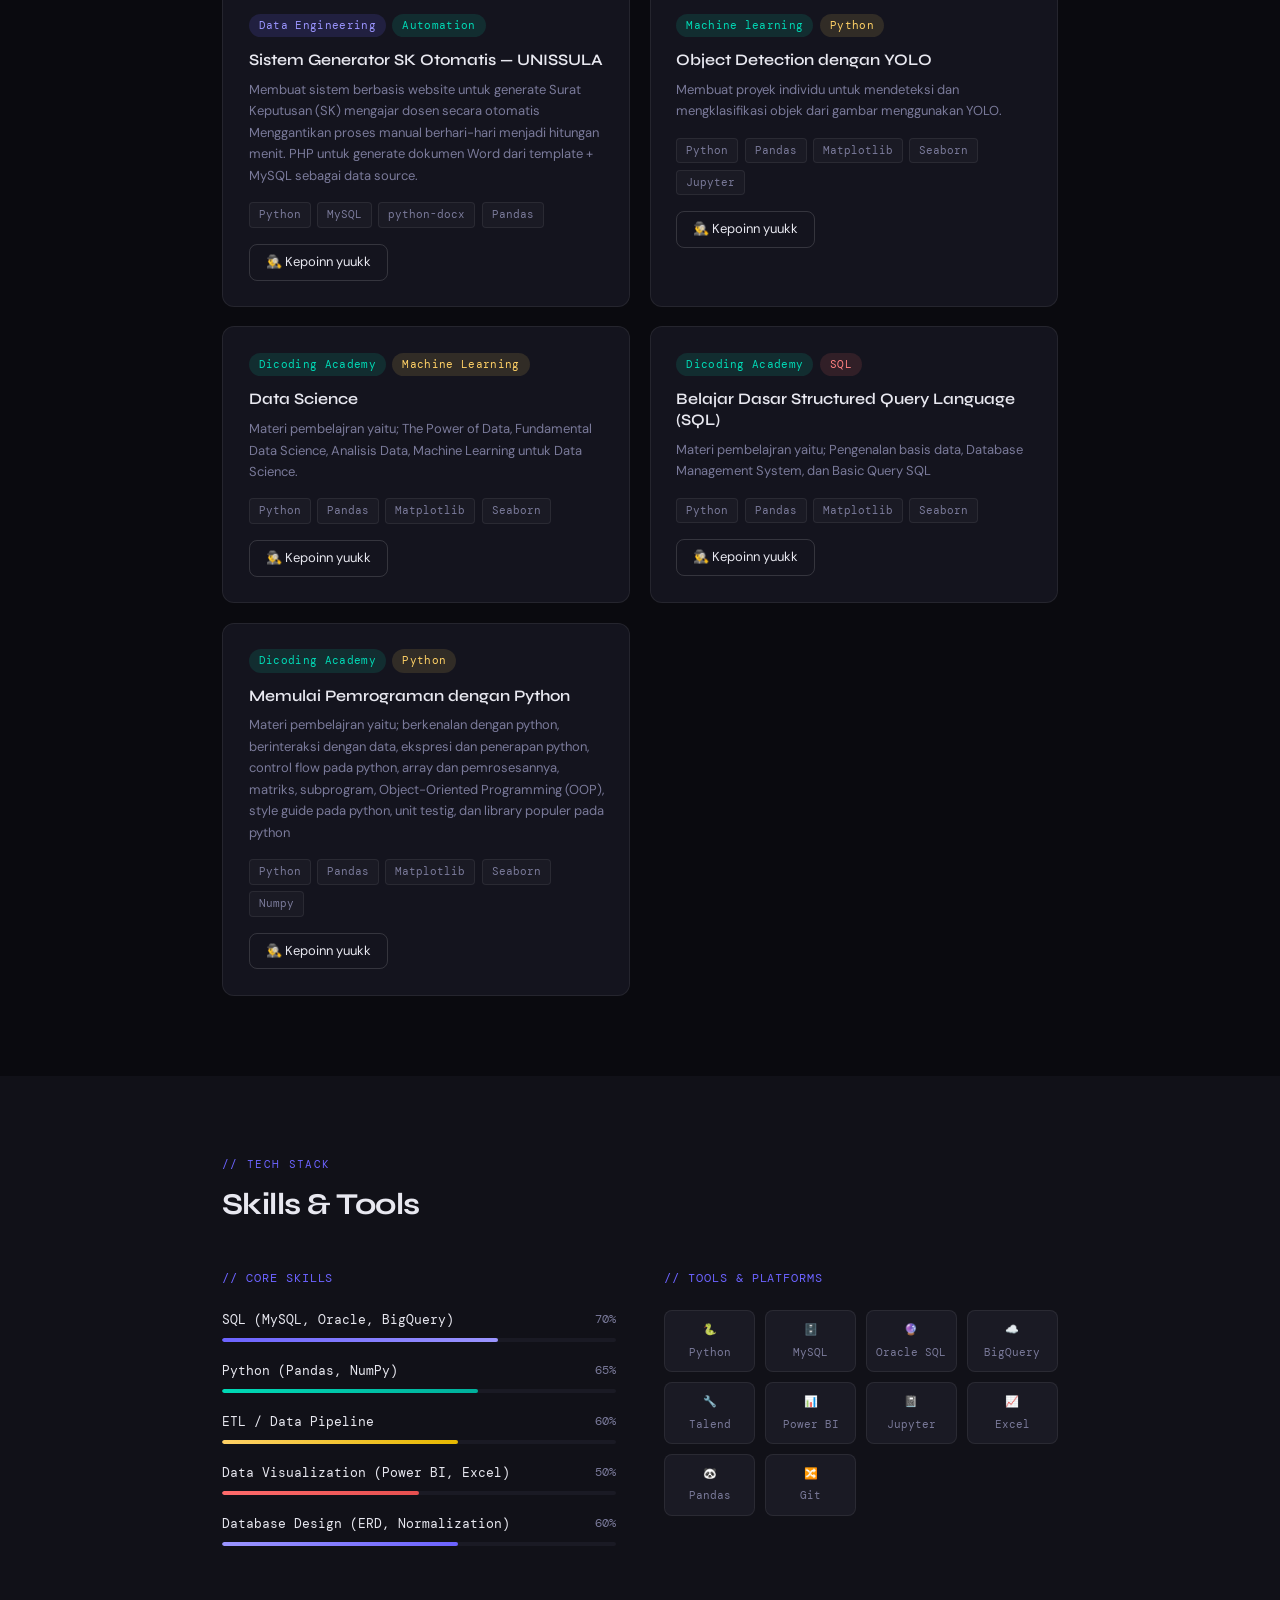
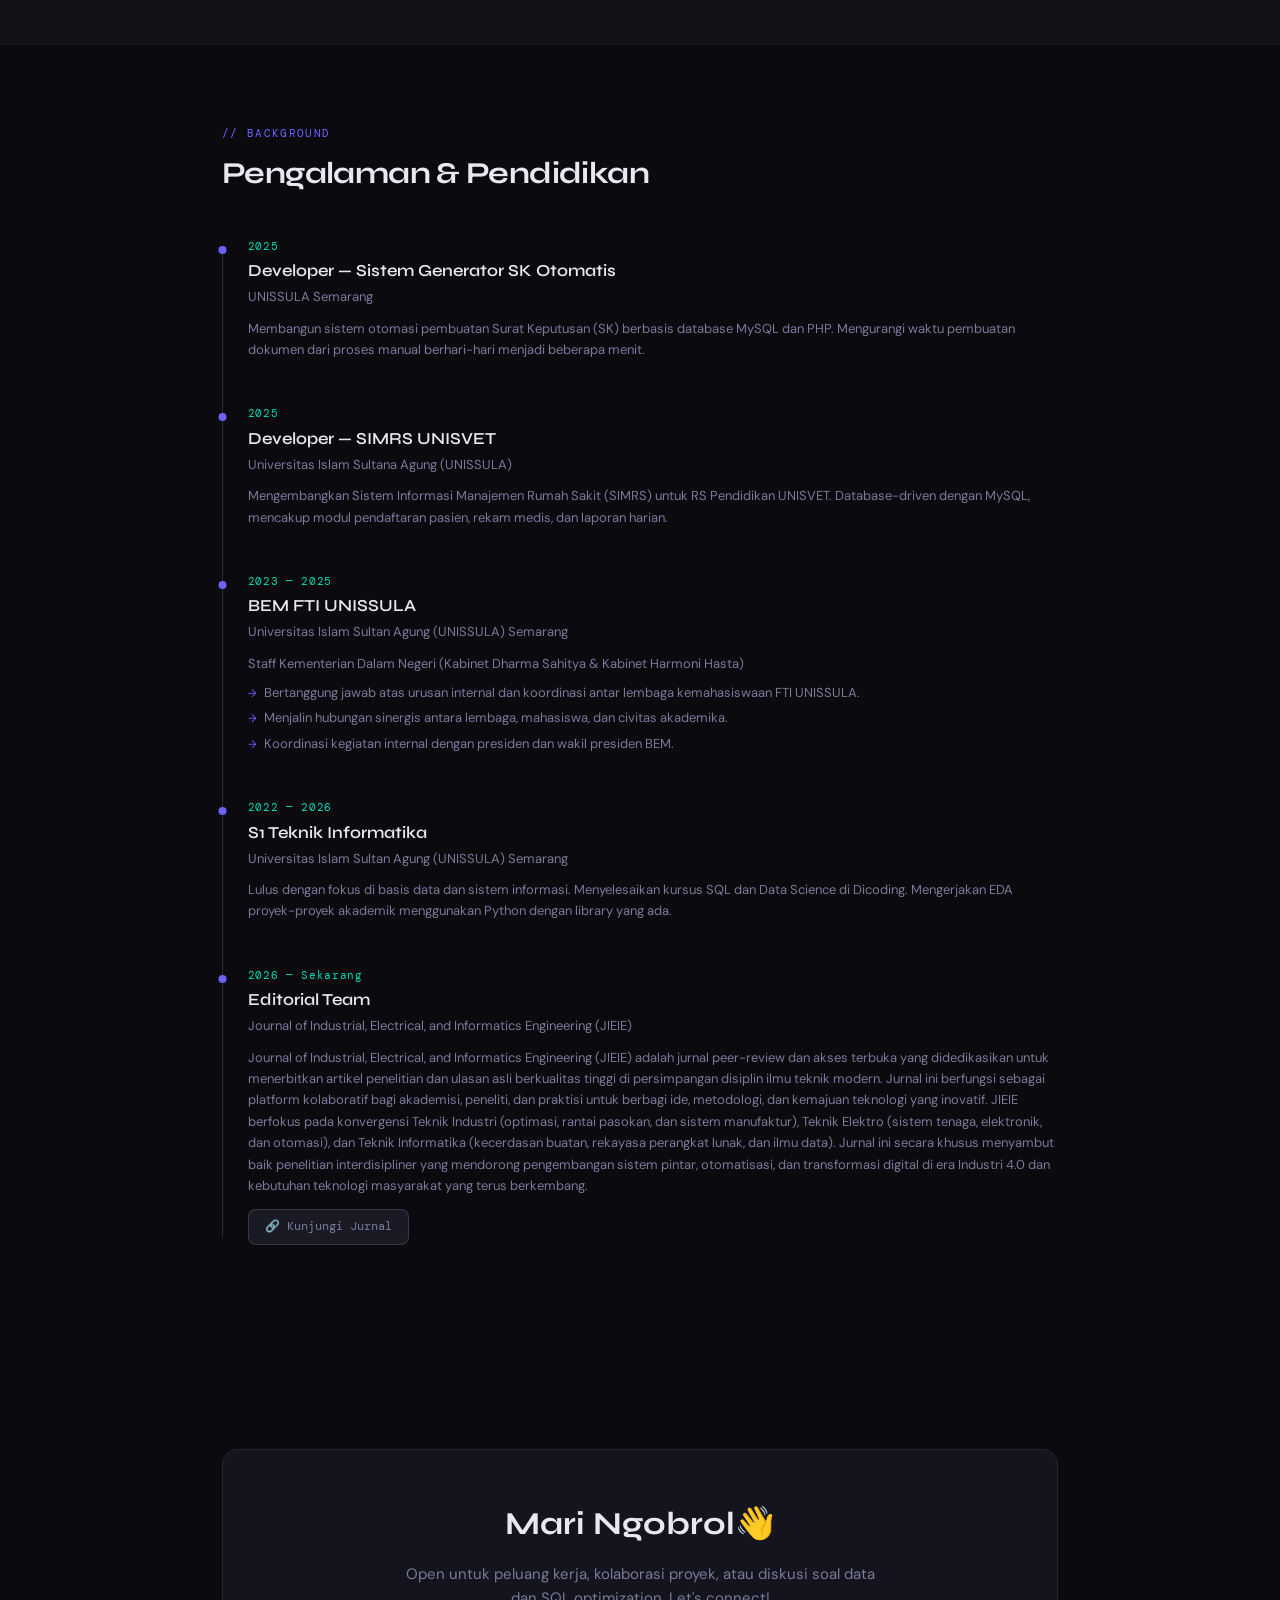
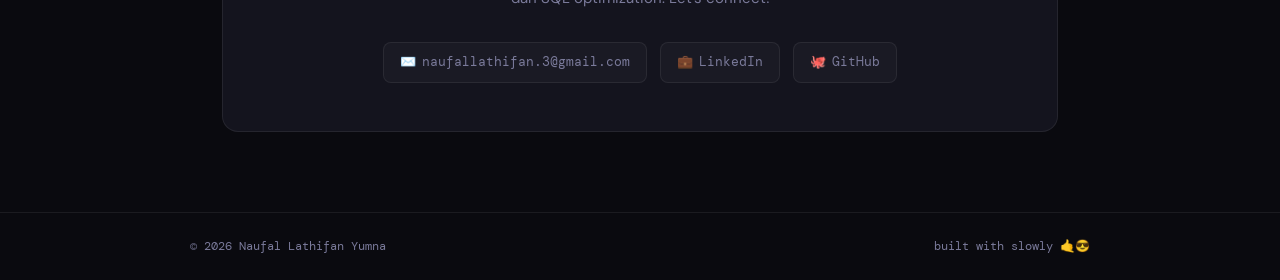
==== commit 02c67c82: "penambahan1" ====
--- a/index.html
+++ b/index.html
@@ -92,11 +92,11 @@
   <div class="stats-wrapper">
     <div class="stats-row">
       <div class="stat-item">
-        <div class="stat-num">2<span>+</span></div>
+        <div class="stat-num">3<span>+</span></div>
         <div class="stat-label">projects selesai</div>
       </div>
       <div class="stat-item">
-        <div class="stat-num">2<span></span></div>
+        <div class="stat-num">3<span></span></div>
         <div class="stat-label">dicoding certified</div>
       </div>
       <div class="stat-item">
@@ -136,30 +136,30 @@
           <div class="skill-item" data-reveal>
             <div class="skill-header">
               <span class="skill-name">SQL (MySQL, Oracle, BigQuery)</span>
-              <span class="skill-pct">80%</span>
-            </div>
-            <div class="skill-bar">
-              <div class="skill-fill" style="--target: 80%; background: linear-gradient(90deg, #6c63ff, #9b95ff);"></div>
+              <span class="skill-pct">70%</span>
+            </div>
+            <div class="skill-bar">
+              <div class="skill-fill" style="--target: 70%; background: linear-gradient(90deg, #6c63ff, #9b95ff);"></div>
             </div>
           </div>
 
           <div class="skill-item" data-reveal>
             <div class="skill-header">
               <span class="skill-name">Python (Pandas, NumPy)</span>
-              <span class="skill-pct">75%</span>
-            </div>
-            <div class="skill-bar">
-              <div class="skill-fill" style="--target: 75%; background: linear-gradient(90deg, #00d9b5, #00b09c);"></div>
+              <span class="skill-pct">65%</span>
+            </div>
+            <div class="skill-bar">
+              <div class="skill-fill" style="--target: 65%; background: linear-gradient(90deg, #00d9b5, #00b09c);"></div>
             </div>
           </div>
 
           <div class="skill-item" data-reveal>
             <div class="skill-header">
               <span class="skill-name">ETL / Data Pipeline</span>
-              <span class="skill-pct">70%</span>
-            </div>
-            <div class="skill-bar">
-              <div class="skill-fill" style="--target: 70%; background: linear-gradient(90deg, #ffd166, #e6b800);"></div>
+              <span class="skill-pct">60%</span>
+            </div>
+            <div class="skill-bar">
+              <div class="skill-fill" style="--target: 60%; background: linear-gradient(90deg, #ffd166, #e6b800);"></div>
             </div>
           </div>
 
@@ -176,10 +176,10 @@
           <div class="skill-item" data-reveal>
             <div class="skill-header">
               <span class="skill-name">Database Design (ERD, Normalization)</span>
-              <span class="skill-pct">75%</span>
-            </div>
-            <div class="skill-bar">
-              <div class="skill-fill" style="--target: 75%; background: linear-gradient(90deg, #9b95ff, #6c63ff);"></div>
+              <span class="skill-pct">60%</span>
+            </div>
+            <div class="skill-bar">
+              <div class="skill-fill" style="--target: 60%; background: linear-gradient(90deg, #9b95ff, #6c63ff);"></div>
             </div>
           </div>
         </div>
@@ -256,6 +256,20 @@
             menggunakan Python dengan library yang ada.
           </p>
         </div>
+
+        <div class="exp-item" data-reveal>
+          <div class="exp-meta">2026 — Sekarang</div>
+          <div class="exp-role">Editorial Team</div>
+          <div class="exp-company">Journal of Industrial, Electrical, and Informatics Engineering (JIEIE)</div>
+          <p class="exp-desc">
+            Journal of Industrial, Electrical, and Informatics Engineering (JIEIE) adalah jurnal peer-review dan akses terbuka yang didedikasikan untuk menerbitkan artikel penelitian dan ulasan asli berkualitas tinggi di persimpangan disiplin ilmu teknik modern. Jurnal ini berfungsi sebagai platform kolaboratif bagi akademisi, peneliti, dan praktisi untuk berbagi ide, metodologi, dan kemajuan teknologi yang inovatif.
+
+JIEIE berfokus pada konvergensi Teknik Industri (optimasi, rantai pasokan, dan sistem manufaktur), Teknik Elektro (sistem tenaga, elektronik, dan otomasi), dan Teknik Informatika (kecerdasan buatan, rekayasa perangkat lunak, dan ilmu data). Jurnal ini secara khusus menyambut baik penelitian interdisipliner yang mendorong pengembangan sistem pintar, otomatisasi, dan transformasi digital di era Industri 4.0 dan kebutuhan teknologi masyarakat yang terus berkembang.
+          </p>
+          <a href="https://jurnal.ypit.org/index.php/jieie/about/editorialTeam" target="_blank" class="exp-btn">
+            🔗 Kunjungi Jurnal
+          </a>
+        </div>    
 
       </div>
     </div>
--- a/css/style.css
+++ b/css/style.css
@@ -434,4 +434,22 @@
   color: var(--accent);
   font-size: 11px;
   top: 2px;
+}
+.exp-btn {
+  display: inline-flex;
+  align-items: center;
+  gap: 6px;
+  margin-top: 0.8rem;
+  padding: 7px 16px;
+  border-radius: var(--radius-md);
+  border: 0.5px solid var(--border2);
+  font-size: 12px;
+  font-family: var(--font-mono);
+  color: var(--muted);
+  background: var(--bg3);
+  transition: border-color var(--transition), color var(--transition);
+}
+.exp-btn:hover {
+  border-color: var(--accent);
+  color: var(--accent);
 }
